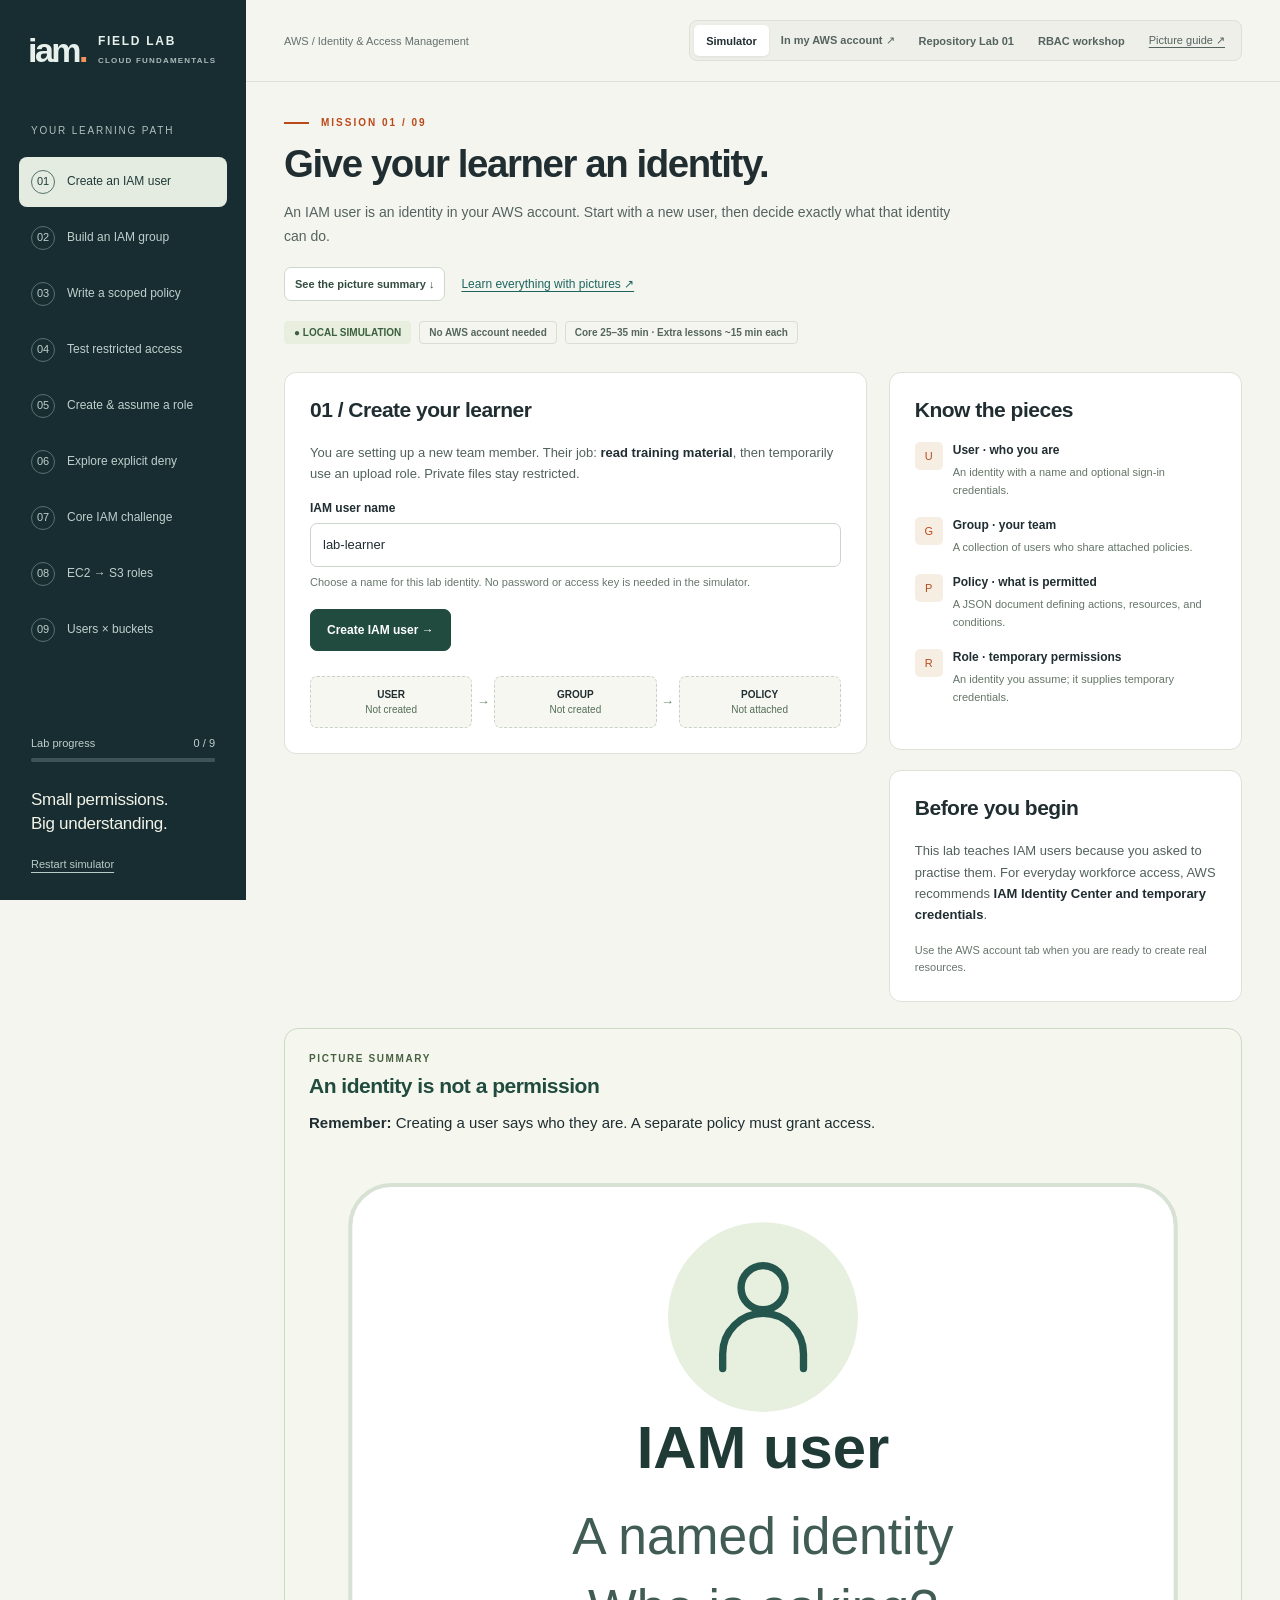
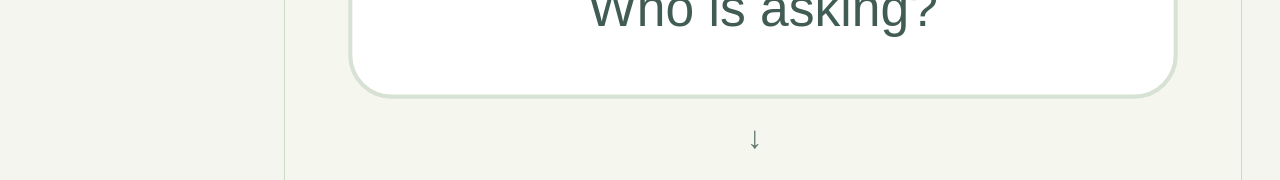
==== iam-lab/index.html @ ff45a0e8 "Add interactive AWS IAM lab" ====
<!doctype html>
<html lang="en">
<head>
  <meta charset="utf-8">
  <meta name="viewport" content="width=device-width, initial-scale=1">
  <meta name="color-scheme" content="light">
  <title>IAM Field Lab — Learn by doing</title>
  <link rel="stylesheet" href="styles.css">
  <script src="iam-engine.js" defer></script>
  <script src="visual-summaries.js" defer></script>
  <script src="ec2-lesson.js" defer></script>
  <script src="matrix-lesson.js" defer></script>
  <script src="aws-guide.js" defer></script>
  <script src="repo-engine.js" defer></script>
  <script src="repo-aws.js" defer></script>
  <script src="repo-lesson.js" defer></script>
  <script src="rbac-engine.js" defer></script>
  <script src="rbac-aws.js" defer></script>
  <script src="rbac-lesson.js" defer></script>
  <script src="app.js" defer></script>
</head>
<body>
  <a class="skip-link" href="#main">Skip to lab</a>
  <div class="app-shell">
    <aside class="sidebar">
      <a class="brand" href="index.html" aria-label="IAM Field Lab home"><span class="brand-mark">iam<span>.</span></span><span>FIELD LAB<br><small>CLOUD FUNDAMENTALS</small></span></a>
      <p class="sidebar-label">YOUR LEARNING PATH</p>
      <nav id="mission-nav" aria-label="Lab missions"></nav>
      <div class="sidebar-bottom">
        <div class="progress-caption"><span>Lab progress</span><span id="progress-label">0 / 9</span></div>
        <progress id="progress" max="9" value="0" aria-label="Completed missions"></progress>
        <p>Small permissions.<br>Big understanding.</p>
        <button id="restart" class="quiet-button" type="button">Restart simulator</button>
      </div>
    </aside>
    <div class="workspace">
      <header class="topbar">
        <span class="breadcrumb">AWS / Identity &amp; Access Management</span>
        <div class="mode-switch" role="group" aria-label="Practice mode">
          <button id="simulator-mode" type="button" aria-pressed="true">Simulator</button>
          <button id="aws-mode" type="button" aria-pressed="false">In my AWS account ↗</button>
          <button id="repo-mode" type="button" aria-pressed="false">Repository Lab 01</button>
          <button id="rbac-mode" type="button" aria-pressed="false">RBAC workshop</button>
          <a href="VISUAL-GUIDE.html" target="_blank" rel="noopener">Picture guide ↗</a>
        </div>
      </header>
      <main id="main" tabindex="-1"></main>
      <footer>
        <span>Independent learning lab · AWS documentation checked October 2026</span>
        <a href="README.md" target="_blank" rel="noopener">Lab notes &amp; sources ↗</a>
      </footer>
    </div>
  </div>
  <div id="announcement" class="sr-only" role="status" aria-live="polite"></div>
  <div id="toast" class="toast" role="status" hidden></div>
  <dialog id="reset-dialog">
    <h2>Start a fresh simulator?</h2>
    <p>This clears all simulator progress, including the repository and RBAC tracks. AWS settings and the original/repository checklists are kept. RBAC confirmations reset because its assignments reset.</p>
    <div class="button-row"><button id="cancel-reset" type="button" class="secondary">Keep my progress</button><button id="confirm-reset" type="button" class="primary">Restart simulator</button></div>
  </dialog>
  <noscript>This interactive lab needs JavaScript. Enable it, then reload this page. The AWS walkthrough is also available in AWS-WALKTHROUGH.md.</noscript>
</body>
</html>
---- iam-lab/styles.css ----
:root { font-family: Inter, ui-sans-serif, -apple-system, BlinkMacSystemFont, "Segoe UI", sans-serif; color: #202d31; background: #f5f5ef; font-synthesis: none; --accent: #b94919; --ink: #202d31; --muted: #63716f; --line: #dce1d9; --green: #176244; }
* { box-sizing: border-box; }
body { margin: 0; }
button, input, select, textarea { font: inherit; }
button, a, input, select, textarea, summary { -webkit-tap-highlight-color: transparent; }
button, summary { cursor: pointer; }
button { font-weight: 600; }
button:disabled { cursor: not-allowed; opacity: .48; }
a { color: #1d6660; text-underline-offset: 3px; }
button:focus-visible, a:focus-visible, summary:focus-visible, input:focus-visible, select:focus-visible, textarea:focus-visible { outline: 3px solid #cb591f; outline-offset: 4px; }
h1, h2, h3, p { margin-top: 0; }
h1 { font-size: clamp(30px, 3vw, 43px); line-height: 1.13; font-weight: 650; letter-spacing: -1.4px; margin-bottom: 16px; }
h2 { font-size: 21px; letter-spacing: -.5px; margin-bottom: 14px; }
h3 { font-size: 16px; line-height: 1.4; margin-bottom: 10px; }
p, li { line-height: 1.65; }
p { margin-bottom: 16px; }
small { font-size: 12px; }
code, pre, textarea.code-editor { font-family: "SFMono-Regular", Consolas, "Liberation Mono", monospace; }
code { font-size: .9em; overflow-wrap: anywhere; }
p code, li code, td code, label code { background: #edf0e9; border-radius: 4px; padding: 2px 5px; }
pre { margin: 0; padding: 20px; font-size: 12px; line-height: 1.65; overflow: auto; background: #172b31; color: #d9ece3; border-radius: 10px; max-height: 400px; tab-size: 2; }
.app-shell { display: grid; grid-template-columns: 246px minmax(0, 1fr); min-height: 100vh; }
.sidebar { background: #182d32; color: #e7f0eb; padding: 32px 19px 28px; display: flex; flex-direction: column; height: 100vh; position: sticky; top: 0; overflow-y: auto; }
.brand { display: flex; align-items: center; gap: 12px; color: inherit; text-decoration: none; margin: 0 9px 55px; font-size: 12px; font-weight: 650; line-height: 1.5; letter-spacing: 1.7px; }
.brand small { font-size: 8px; color: #a8bbb8; letter-spacing: 1.2px; }
.brand-mark { font-size: 34px; letter-spacing: -2.5px; line-height: 1; }
.brand-mark span { color: #f2955c; }
.sidebar-label { font-size: 10px; letter-spacing: 1.8px; color: #adc1bc; margin: 0 12px 17px; }
#mission-nav { display: grid; gap: 6px; }
.nav-mission { width: 100%; border: 0; text-align: left; color: #bfd0cc; background: transparent; padding: 13px 12px; border-radius: 8px; display: flex; align-items: center; gap: 12px; font-size: 12px; font-weight: 500; line-height: 1.4; }
.nav-mission:hover { background: #253c40; }
.nav-mission[aria-current="step"] { background: #e4ece2; color: #203a37; }
.nav-number { flex: 0 0 24px; font-size: 11px; border: 1px solid #58716e; border-radius: 50%; height: 24px; display: grid; place-items: center; }
.nav-mission.done .nav-number { background: #b3d3b9; border-color: #b3d3b9; color: #18352c; }
.sidebar-bottom { margin: auto 12px 0; padding-top: 46px; }
.progress-caption { display: flex; justify-content: space-between; font-size: 11px; color: #bfd0cc; margin-bottom: 9px; }
progress { width: 100%; border: none; height: 4px; appearance: none; display: block; color: #afd3b5; background: #3c5357; border-radius: 2px; }
progress::-webkit-progress-bar { background: #3c5357; border-radius: 2px; }
progress::-webkit-progress-value { background: #afd3b5; border-radius: 2px; }
progress::-moz-progress-bar { background: #afd3b5; border-radius: 2px; }
.sidebar-bottom p { font-size: 17px; color: #f2f3e7; line-height: 1.4; margin: 26px 0 18px; letter-spacing: -.3px; }
.quiet-button { color: #b8ccc7; border: 0; padding: 0; background: none; font-size: 11px; font-weight: 400; text-decoration: underline; text-underline-offset: 4px; }
.workspace { min-width: 0; }
.topbar { min-height: 82px; padding: 20px 38px; display: flex; align-items: center; justify-content: space-between; gap: 20px; border-bottom: 1px solid var(--line); }
.breadcrumb { color: var(--muted); font-size: 11px; }
.mode-switch { padding: 4px; border: 1px solid #dce0d7; border-radius: 8px; display: flex; background: #eeefe8; flex-shrink: 0; }
.mode-switch button, .mode-switch a { border: 0; color: #54635f; border-radius: 5px; padding: 9px 12px; background: none; font-size: 11px; }
.mode-switch a { align-self: center; }
.mode-switch button[aria-pressed="true"] { color: var(--ink); background: #fff; box-shadow: 0 1px 3px #182d3214; }
.mode-switch { flex-wrap: wrap; max-width: 100%; }
.repo-progress-row { display: flex; gap: 20px; align-items: center; margin: 25px 0 18px; font-size: 12px; color: #4d6556; }
.repo-progress-row progress { max-width: 230px; background: #dce5d9; }
.repo-step-nav { display: flex; flex-wrap: wrap; gap: 8px; margin: 18px 0; }
.rbac-flow { display: flex; align-items: center; flex-wrap: wrap; gap: 15px; margin: 24px 0; font-size: 12px; }
.rbac-flow > span:not([aria-hidden]) { background: #edf2e8; border: 1px solid var(--line); border-radius: 8px; padding: 14px; line-height: 1.8; }
.rbac-roles { display: grid; grid-template-columns: repeat(3, minmax(0, 1fr)); gap: 15px; }
.rbac-role-card { min-width: 0; border: 1px solid var(--line); border-radius: 8px; padding: 16px; }
.rbac-role-card p { font-size: 12px; }
.rbac-role-card pre { margin-top: 12px; font-size: 10px; padding: 12px; }
.rbac-policy-controls { margin-top: 22px; }
.rbac-scenarios [aria-pressed="true"] { border-color: var(--green); background: #e5eedf; }
.rbac-config { display: grid; grid-template-columns: repeat(3, minmax(0, 1fr)); gap: 14px; }
.repo-step-nav [aria-current="step"], .repo-mode-row [aria-pressed="true"] { background: #214b3e; color: #fff; border-color: #214b3e; }
.repo-mode-row { display: flex; flex-wrap: wrap; gap: 8px; margin: 20px 0; }
.repo-config { display: grid; grid-template-columns: repeat(2, minmax(0, 1fr)); gap: 16px; }
.repo-config .form-field:last-child { grid-column: 1 / -1; }
.repo-setup, .repo-preflight, .repo-cleanup, .repo-interview { margin: 20px 0; }
.repo-setup summary, .repo-preflight summary, .repo-cleanup summary, .repo-interview summary { font-size: 15px; }
.repo-setup summary + p { margin-top: 18px; }
.repo-preflight ul, .repo-cleanup ol { font-size: 12px; padding-left: 20px; }
.repo-preflight li, .repo-cleanup li { margin: 10px 0; }
.repo-interview p { font-size: 12px; margin-top: 15px; }
.visual-shortcut { display: flex; flex-wrap: wrap; align-items: center; gap: 16px; margin: 18px 0; font-size: 12px; }
.visual-summary { background: #f5f7ef; border: 1px solid #cbdac4; border-radius: 14px; padding: 24px; margin: 26px 0; scroll-margin-top: 24px; }
.visual-summary-heading .label-kicker { display: block; color: #486140; margin-bottom: 10px; }
.visual-summary-heading h2, .visual-summary-heading h3 { color: #214b3e; margin-bottom: 12px; }
.visual-takeaway { font-size: 15px; line-height: 1.7; max-width: 880px; }
.visual-summary figure { margin: 14px 0 0; }
.visual-summary picture, .visual-summary img { display: block; width: 100%; }
.visual-summary img { height: auto; }
.visual-summary figcaption, .visual-overview-art figcaption { font-size: 12px; color: #536553; line-height: 1.6; margin-top: 12px; }
.visual-summary-links { display: flex; align-items: baseline; justify-content: space-between; flex-wrap: wrap; gap: 16px; font-size: 12px; margin-top: 16px; }
.visual-summary-links > details { flex: 1; min-width: 190px; }
.visual-summary-links summary { font-size: 12px; }
.visual-summary-links ol { padding-left: 20px; max-width: 680px; }
.visual-summary-links li { margin: 9px 0; }
.visual-summary-compact { padding: 18px; margin: 24px 0 10px; }
.visual-summary-compact h3 { font-size: 20px; }
.visual-summary-compact .visual-takeaway { font-size: 14px; }
.visual-summary:focus-visible { outline: 3px solid #cb591f; outline-offset: 3px; }
.visual-overview-art { margin: 24px 0; }
.visual-overview-art img { display: block; width: 100%; height: auto; border-radius: 14px; border: 1px solid var(--line); }
.picture-guide { max-width: 1120px; padding: 32px 28px; margin: auto; }
.picture-guide header { margin: 20px 0; }
.picture-guide .guide-home { display: inline-block; font-size: 13px; margin-bottom: 26px; }
.picture-guide-controls { background: #fff; border: 1px solid var(--line); padding: 20px; border-radius: 12px; }
.picture-guide-controls label { font-size: 14px; }
.picture-guide-controls .button-row { justify-content: space-between; }
.picture-guide-note { font-size: 13px; color: #536553; margin-top: 24px; }
main { padding: 35px 38px 24px; max-width: 1380px; margin: 0 auto; }
.eyebrow { font-size: 10px; font-weight: 700; letter-spacing: 2px; color: var(--accent); margin-bottom: 14px; display: flex; align-items: center; gap: 12px; }
.eyebrow::before { content: ""; width: 25px; height: 2px; background: currentColor; }
.intro { max-width: 690px; color: #54635f; font-size: 14px; line-height: 1.7; }
.intro strong { color: var(--ink); font-weight: 600; }
.meta-row { display: flex; flex-wrap: wrap; gap: 8px; margin: 20px 0 28px; }
.chip { display: inline-flex; align-items: center; gap: 6px; border: 1px solid #d9ded3; border-radius: 4px; padding: 5px 9px; color: #55665e; font-size: 10px; font-weight: 600; }
.chip.live { background: #e8efdf; border-color: #e8efdf; color: #3a603e; }
.lab-grid { display: grid; grid-template-columns: minmax(0, 1.65fr) minmax(250px, 1fr); align-items: start; gap: 22px; }
.panel { background: #fff; border: 1px solid var(--line); border-radius: 12px; padding: 25px; min-width: 0; }
.panel + .panel { margin-top: 20px; }
.panel-title { display: flex; justify-content: space-between; align-items: center; gap: 12px; margin-bottom: 20px; }
.panel-title h2, .panel-title h3 { margin: 0; }
.panel-title span { font-size: 10px; color: var(--muted); }
.label-kicker { font-size: 10px; color: var(--muted); font-weight: 600; letter-spacing: 1.6px; margin-bottom: 12px; }
.lesson-copy { font-size: 13px; color: #52615b; }
.lesson-copy strong { color: var(--ink); }
.form-field { margin-bottom: 18px; }
label, legend { display: block; font-size: 12px; font-weight: 600; margin-bottom: 8px; }
input[type="text"], select { padding: 12px; width: 100%; border: 1px solid #ccd5cc; border-radius: 7px; color: var(--ink); background: #fff; min-height: 44px; font-size: 13px; }
input[readonly] { background: #f5f6f1; color: #63716b; }
.help { font-size: 11px; color: #67766c; line-height: 1.55; margin: 7px 0 0; }
.button-row { display: flex; gap: 10px; flex-wrap: wrap; align-items: center; margin-top: 20px; }
.primary, .secondary, .text-button { border-radius: 7px; padding: 12px 16px; font-size: 12px; min-height: 42px; }
.primary { background: #214b3e; color: #fff; border: 1px solid #214b3e; }
.primary:hover { background: #153d30; }
.secondary { background: #fff; color: #334c40; border: 1px solid #cdd7cd; }
.secondary:hover { background: #edf2e9; }
.text-button { border: 0; background: transparent; color: #315b45; padding-left: 0; text-decoration: underline; text-underline-offset: 3px; }
.small-button { padding: 8px 10px; min-height: 34px; font-size: 11px; }
.callout { border-left: 3px solid #dda261; background: #f6f1e4; padding: 14px 16px; font-size: 12px; line-height: 1.7; border-radius: 0 7px 7px 0; margin: 20px 0; }
.callout.success { border-color: #52946c; background: #edf5ee; }
.callout.error { border-color: #b75444; background: #fcf0ed; }
.callout p:last-child { margin: 0; }
.identity-map { display: grid; grid-template-columns: 1fr 22px 1fr 22px 1fr; align-items: center; margin: 25px 0 0; }
.map-node { padding: 12px 5px; border-radius: 7px; border: 1px dashed #c8d2c8; background: #f6f7f1; text-align: center; min-width: 0; }
.map-node.active { background: #edf4e7; border-style: solid; border-color: #c0d3b7; }
.map-node b { display: block; font-size: 10px; margin-bottom: 4px; }
.map-node span { font-size: 10px; color: #546e57; display: block; overflow-wrap: anywhere; }
.map-arrow { text-align: center; color: #6f8970; font-size: 13px; }
.concept-item { display: grid; grid-template-columns: 28px 1fr; gap: 10px; margin: 18px 0; }
.concept-number { font-size: 11px; color: var(--accent); background: #f6eee3; border-radius: 5px; height: 28px; display: grid; place-items: center; }
.concept-item h3 { font-size: 12px; margin: 0 0 4px; }
.concept-item p { font-size: 11px; line-height: 1.65; color: #657568; margin: 0; }
.check-label { display: flex; align-items: flex-start; gap: 10px; font-size: 12px; line-height: 1.6; font-weight: 400; padding: 12px; border: 1px solid #d8e0d5; border-radius: 7px; margin-bottom: 10px; }
.check-label input { margin: 3px 0 0; flex: 0 0 auto; accent-color: #2d674b; height: 15px; width: 15px; }
.check-label:has(input:checked) { background: #f0f6ec; border-color: #b8cdb0; }
.code-editor { display: block; resize: vertical; border: 1px solid #3c575e; border-radius: 8px; width: 100%; min-height: 295px; padding: 17px; background: #172b31; color: #def1e6; font-size: 12px; line-height: 1.65; tab-size: 2; }
.policy-anatomy { display: grid; grid-template-columns: 85px 1fr; gap: 10px; font-size: 11px; margin: 16px 0; line-height: 1.7; }
.policy-anatomy dt { font-family: monospace; color: #204c3c; }
.policy-anatomy dd { margin: 0; color: #677269; }
.result { margin-top: 20px; border: 1px solid #cfdcce; border-radius: 9px; padding: 20px; background: #f2f7ef; }
.result.denied { background: #faf1eb; border-color: #e4cdbd; }
.result h3 { font-size: 19px; margin: 0 0 8px; }
.result p { font-size: 12px; margin-bottom: 10px; }
.trace { padding: 0; margin: 15px 0 0; list-style: none; border-top: 1px solid #d9dfd3; }
.trace li { padding-top: 9px; font-size: 11px; color: #586651; overflow-wrap: anywhere; }
.trace strong { font-weight: 600; color: #2c4936; }
.request-grid { display: grid; grid-template-columns: 1fr 1fr; gap: 14px; }
.request-grid .wide { grid-column: 1 / -1; }
.request-grid .form-field { margin-bottom: 0; }
.preset-list { display: flex; flex-wrap: wrap; gap: 6px; margin: 15px 0; }
.preset { background: #f2f4ed; color: #52684f; border: 1px solid #dce4d6; font-size: 10px; padding: 7px 9px; border-radius: 5px; }
.checklist { list-style: none; padding: 0; margin: 18px 0 0; }
.checklist li { display: flex; gap: 9px; font-size: 12px; margin: 11px 0; line-height: 1.6; }
.check-symbol { color: #2e694b; font-weight: 650; }
.next-row { margin: 25px 0 0; display: flex; align-items: center; gap: 16px; justify-content: space-between; }
.next-row p { font-size: 11px; color: #677369; margin: 0; }
.next-row .primary { flex-shrink: 0; }
details { margin-top: 16px; font-size: 12px; }
summary { line-height: 1.6; font-weight: 600; color: #355345; padding: 5px 0; }
details > p { font-size: 12px; margin: 10px 0; }
details pre { margin-top: 12px; }
.limits { font-size: 10px; color: #6f796c; margin-top: 25px; line-height: 1.65; }
.session-tag { display: inline-block; font-size: 11px; border-radius: 5px; padding: 6px 10px; background: #e5eedf; color: #3c623a; }
.ec2-flow { display: grid; grid-template-columns: repeat(3, minmax(0, 1fr)); gap: 10px; margin: 20px 0; }
.ec2-flow .map-node { padding: 14px 8px; }
.ec2-flow .map-node b { font-size: 11px; }
.ec2-flow .map-node span { line-height: 1.6; }
.ec2-step { padding: 18px 0; border-bottom: 1px solid var(--line); }
.ec2-step:first-child { padding-top: 0; }
.ec2-step:last-child { border-bottom: 0; padding-bottom: 0; }
.ec2-step h3 { font-size: 13px; }
.ec2-step .form-field, .ec2-step .check-label { margin-bottom: 0; }
.ec2-step .help { margin-bottom: 10px; }
.ec2-terms { margin-bottom: 22px; }
.ec2-terms table { margin: 0; }
.ec2-terms td:first-child { min-width: 90px; font-weight: 600; }
.ec2-steps { padding-left: 18px; font-size: 12px; }
.ec2-steps li { margin-bottom: 12px; }
.ec2-principal { font-size: 11px; overflow-wrap: anywhere; }
.aws-extension { margin: 20px 0; }
.aws-extension .command-note { margin-top: 15px; }
.matrix-recipes { margin: 16px 0; }
.access-matrix { table-layout: fixed; min-width: 460px; }
.access-matrix caption { text-align: left; font-size: 11px; color: var(--muted); padding: 10px 0; }
.access-matrix th, .access-matrix td { padding: 12px 6px; }
.matrix-bucket-name { display: block; font-size: 10px; font-weight: 400; letter-spacing: 0; text-transform: none; overflow-wrap: anywhere; margin-top: 5px; }
.matrix-cell { width: 100%; padding: 12px 6px; border: 1px solid var(--line); background: #fafbf7; border-radius: 7px; text-align: left; font-size: 11px; min-height: 76px; }
.matrix-cell:hover { border-color: #738e74; background: #f0f5eb; }
.matrix-cell small { display: block; font-size: 9px; margin-top: 7px; color: #54635f; }
.matrix-decision { display: inline-block; font-weight: 650; font-size: 11px; }
.matrix-decision.allowed { color: #176244; }
.matrix-decision.implicitDeny { color: #8b541c; }
.matrix-decision.explicitDeny { color: #9f3528; }
.matrix-controls { display: grid; grid-template-columns: repeat(2, minmax(0, 1fr)); gap: 18px; }
.matrix-user-controls { border: 1px solid var(--line); border-radius: 9px; padding: 16px; margin: 0; min-width: 0; }
.matrix-user-controls legend { padding: 0 5px; font-size: 12px; }
.matrix-user-controls .check-label { font-size: 11px; padding: 10px; }
.matrix-grant { margin-top: 18px; }
.matrix-grant select { margin-bottom: 8px; font-size: 12px; }
.matrix-trace { border-top: 1px solid var(--line); padding: 10px 0; }
.matrix-trace summary { font-size: 12px; }
.matrix-aws-config { display: grid; grid-template-columns: repeat(3, minmax(0, 1fr)); gap: 14px; }
#aws-matrix-extension h3 { margin-top: 25px; }
#aws-matrix-extension > .check-label { margin: 20px 0; }
.quiz-question { border: 0; margin: 0 0 25px; padding: 0; }
.quiz-question legend { font-size: 13px; line-height: 1.6; margin-bottom: 10px; }
.quiz-question .check-label { font-size: 11px; padding: 9px 12px; }
.quiz-question .correct { border-color: #72a582; }
.quiz-question .incorrect { border-color: #b98071; }
.quiz-feedback { font-size: 12px; background: #f2f5ed; padding: 12px; border-radius: 6px; line-height: 1.7; }
.completion { background: #214b3e; color: #edf4e6; padding: 28px; border-radius: 12px; margin: 20px 0; }
.completion p { font-size: 13px; margin-bottom: 0; }
.completion h2 { font-size: 28px; }
.aws-intro { max-width: 830px; }
.aws-config { display: grid; grid-template-columns: 1fr 1.6fr; gap: 18px; }
.aws-step { padding: 22px 24px; }
.aws-step summary { font-size: 16px; padding: 0; }
.aws-step summary small { font-size: 10px; color: #687766; font-weight: 400; margin-left: 8px; }
.aws-step ol { padding-left: 20px; font-size: 13px; line-height: 1.7; }
.aws-step ol li { margin: 10px 0; }
.aws-step .complete-step { margin: 20px 0 0; }
.aws-step .check-label { margin-bottom: 0; }
.aws-step p { font-size: 12px; }
.code-block { margin: 15px 0; }
.code-block .panel-title { margin-bottom: 8px; }
.code-block h3 { font-size: 12px; }
.table-wrap { overflow-x: auto; }
table { border-collapse: collapse; width: 100%; margin: 18px 0; font-size: 12px; }
th, td { text-align: left; border-bottom: 1px solid var(--line); padding: 12px 10px; vertical-align: top; line-height: 1.6; }
th { color: #566851; font-size: 10px; text-transform: uppercase; letter-spacing: .7px; }
.aws-notes { display: flex; align-items: center; justify-content: space-between; flex-wrap: wrap; gap: 10px; margin: 20px 0; }
.aws-notes p { font-size: 11px; margin: 0; color: #61705e; }
.source-list { padding-left: 20px; font-size: 12px; }
.source-list li { margin: 7px 0; }
footer { display: flex; align-items: center; justify-content: space-between; gap: 15px; padding: 20px 38px; font-size: 10px; color: #6a7768; }
footer a { flex-shrink: 0; }
.toast { position: fixed; bottom: 24px; left: 50%; transform: translateX(-50%); background: #203e33; color: #fff; padding: 12px 20px; border-radius: 7px; box-shadow: 0 5px 25px #203e3325; font-size: 12px; z-index: 10; max-width: 90vw; }
.sr-only { position: absolute; width: 1px; height: 1px; padding: 0; margin: -1px; overflow: hidden; clip: rect(0, 0, 0, 0); white-space: nowrap; border: 0; }
.skip-link { position: absolute; top: -70px; left: 16px; z-index: 100; padding: 12px; background: #fff; }
.skip-link:focus { top: 10px; }
dialog { border: 1px solid var(--line); border-radius: 12px; padding: 28px; max-width: 460px; width: calc(100% - 40px); }
dialog::backdrop { background: #12282999; }
dialog p { font-size: 13px; color: var(--muted); }
[hidden] { display: none !important; }
@media (min-width: 1500px) { main { padding-top: 48px; } .lab-grid { gap: 28px; } .panel { padding: 30px; } }
@media (max-width: 1100px) {
  .app-shell { grid-template-columns: 215px minmax(0, 1fr); }
  .topbar, footer { padding-left: 25px; padding-right: 25px; }
  main { padding-left: 25px; padding-right: 25px; }
  .lab-grid { grid-template-columns: minmax(0, 1fr); }
  .side-notes { display: grid; grid-template-columns: 1fr 1fr; gap: 20px; align-items: start; }
  .side-notes > .panel + .panel { margin-top: 0; }
  .breadcrumb { display: none; }
  .topbar { justify-content: flex-end; }
}
@media (max-width: 700px) {
  .app-shell { display: block; }
  .sidebar { position: static; height: auto; padding: 18px 18px 14px; }
  .brand { margin: 0 0 18px; }
  .brand-mark { font-size: 28px; }
  .sidebar-label, .sidebar-bottom { display: none; }
  #mission-nav { display: flex; gap: 5px; overflow-x: auto; padding-bottom: 4px; }
  .nav-mission { flex: 0 0 41px; width: 41px; padding: 8px; }
  .nav-mission .nav-name { display: none; }
  .topbar { min-height: 64px; padding: 12px 18px; justify-content: flex-start; }
  main { padding: 28px 18px 15px; }
  h1 { font-size: 33px; }
  .panel { padding: 20px; }
  .side-notes, .aws-config, .request-grid, .matrix-controls, .matrix-aws-config, .repo-config, .rbac-roles, .rbac-config { grid-template-columns: 1fr; }
  .repo-progress-row { flex-direction: column; align-items: flex-start; gap: 10px; }
  .request-grid .wide { grid-column: auto; }
  .next-row { align-items: flex-start; flex-direction: column; gap: 12px; }
  footer { padding: 20px 18px; flex-direction: column; align-items: flex-start; line-height: 1.6; }
  .mode-switch button { padding: 8px 10px; }
  .visual-summary, .visual-summary-compact { padding: 14px; }
  .visual-summary picture { max-width: 440px; margin: auto; }
  .visual-summary-links { align-items: flex-start; flex-direction: column; }
  .visual-summary-links > details { min-width: 0; }
  .visual-takeaway, .visual-summary-compact .visual-takeaway { font-size: 15px; }
  .picture-guide { padding: 24px 16px; }
  .aws-step { padding: 20px; }
  .aws-step summary { font-size: 14px; }
}
@media (prefers-reduced-motion: no-preference) { button { transition: background-color .15s, border-color .15s; } }
@media print {
  .sidebar, .topbar, footer, .button-row, .mode-switch, .toast, .complete-step, .next-row { display: none; }
  .app-shell, .workspace { display: block; }
  main { max-width: none; padding: 0; }
  body { background: #fff; }
  details { break-inside: avoid; }
  pre { white-space: pre-wrap; background: #f4f4f4; color: #111; max-height: none; }
}
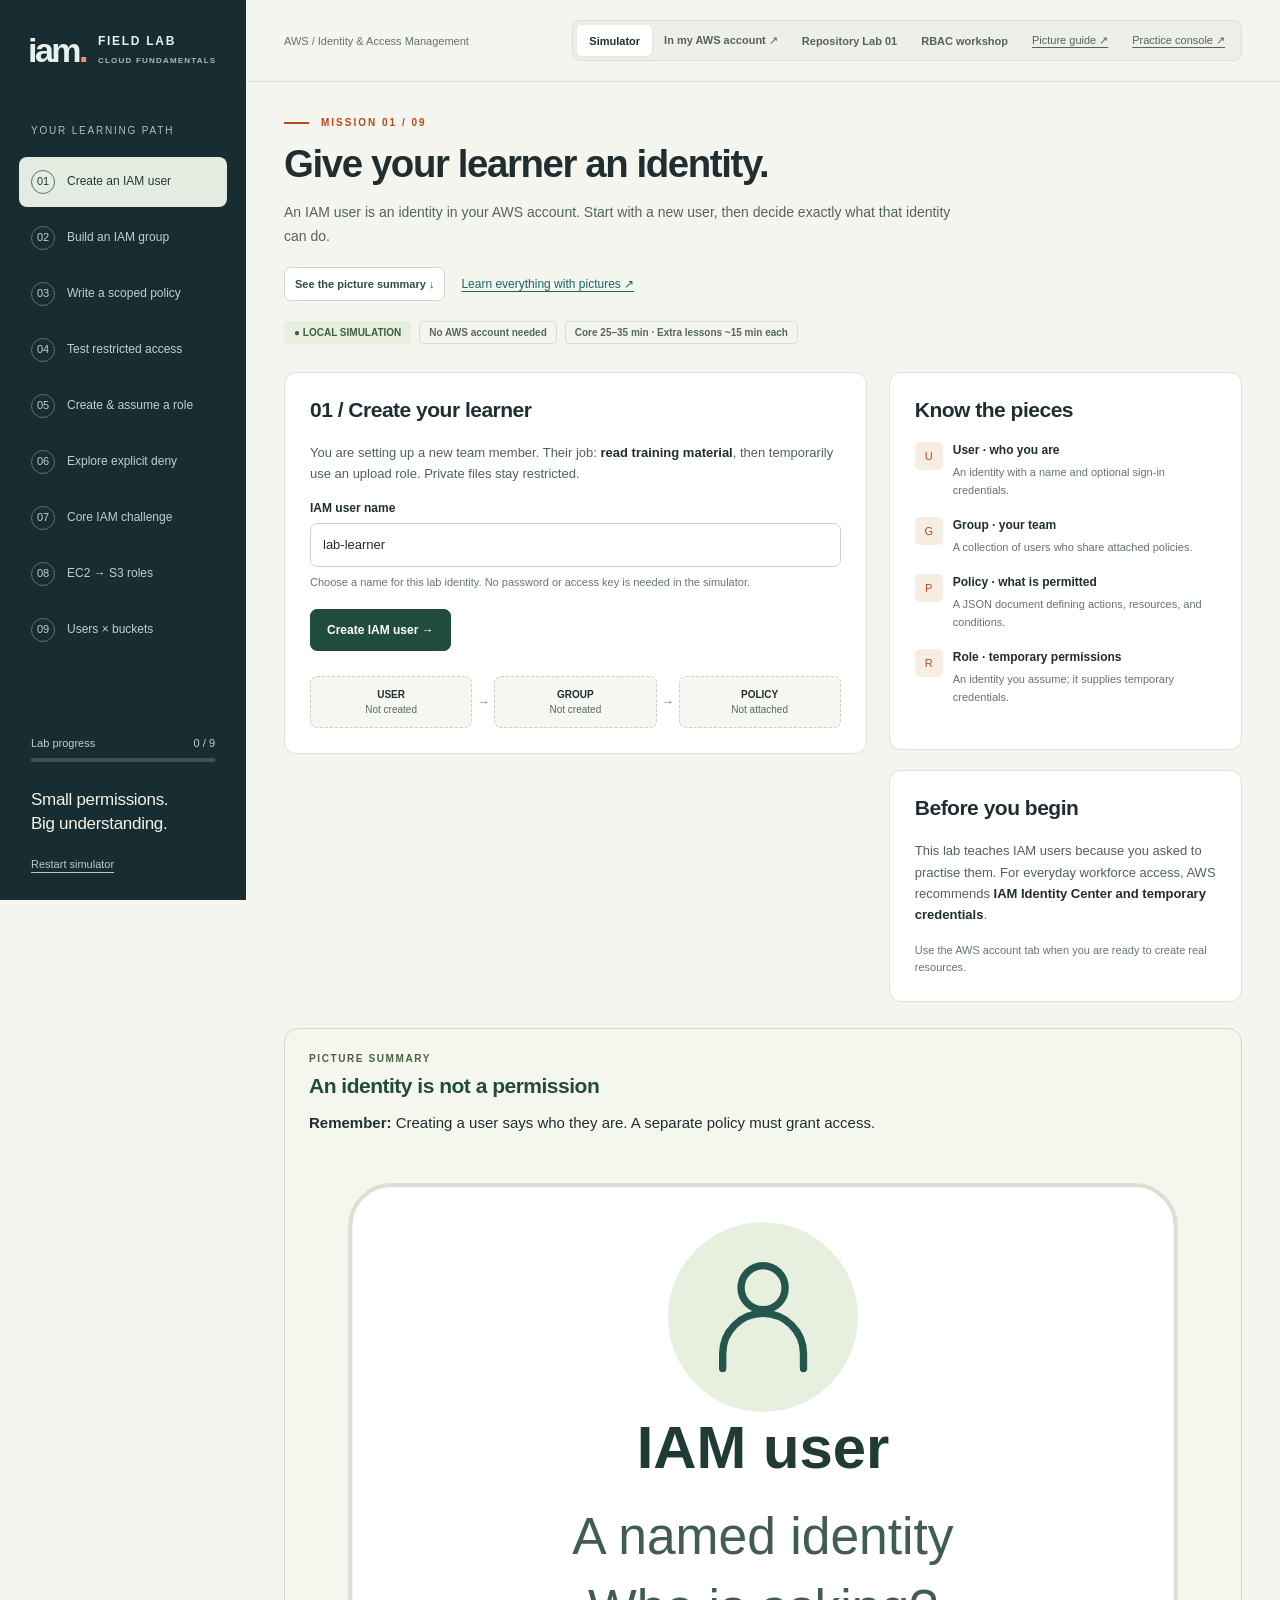
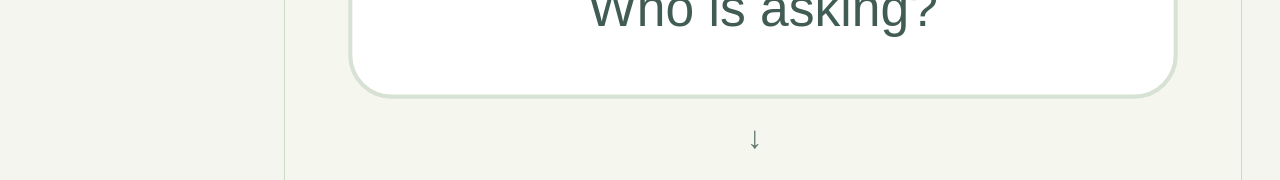
==== commit e7b11984: "Complete AWS-style IAM practice console" ====
--- a/iam-lab/index.html
+++ b/iam-lab/index.html
@@ -42,6 +42,7 @@
           <button id="repo-mode" type="button" aria-pressed="false">Repository Lab 01</button>
           <button id="rbac-mode" type="button" aria-pressed="false">RBAC workshop</button>
           <a href="VISUAL-GUIDE.html" target="_blank" rel="noopener">Picture guide ↗</a>
+          <a href="CONSOLE.html" target="_blank" rel="noopener">Practice console ↗</a>
         </div>
       </header>
       <main id="main" tabindex="-1"></main>
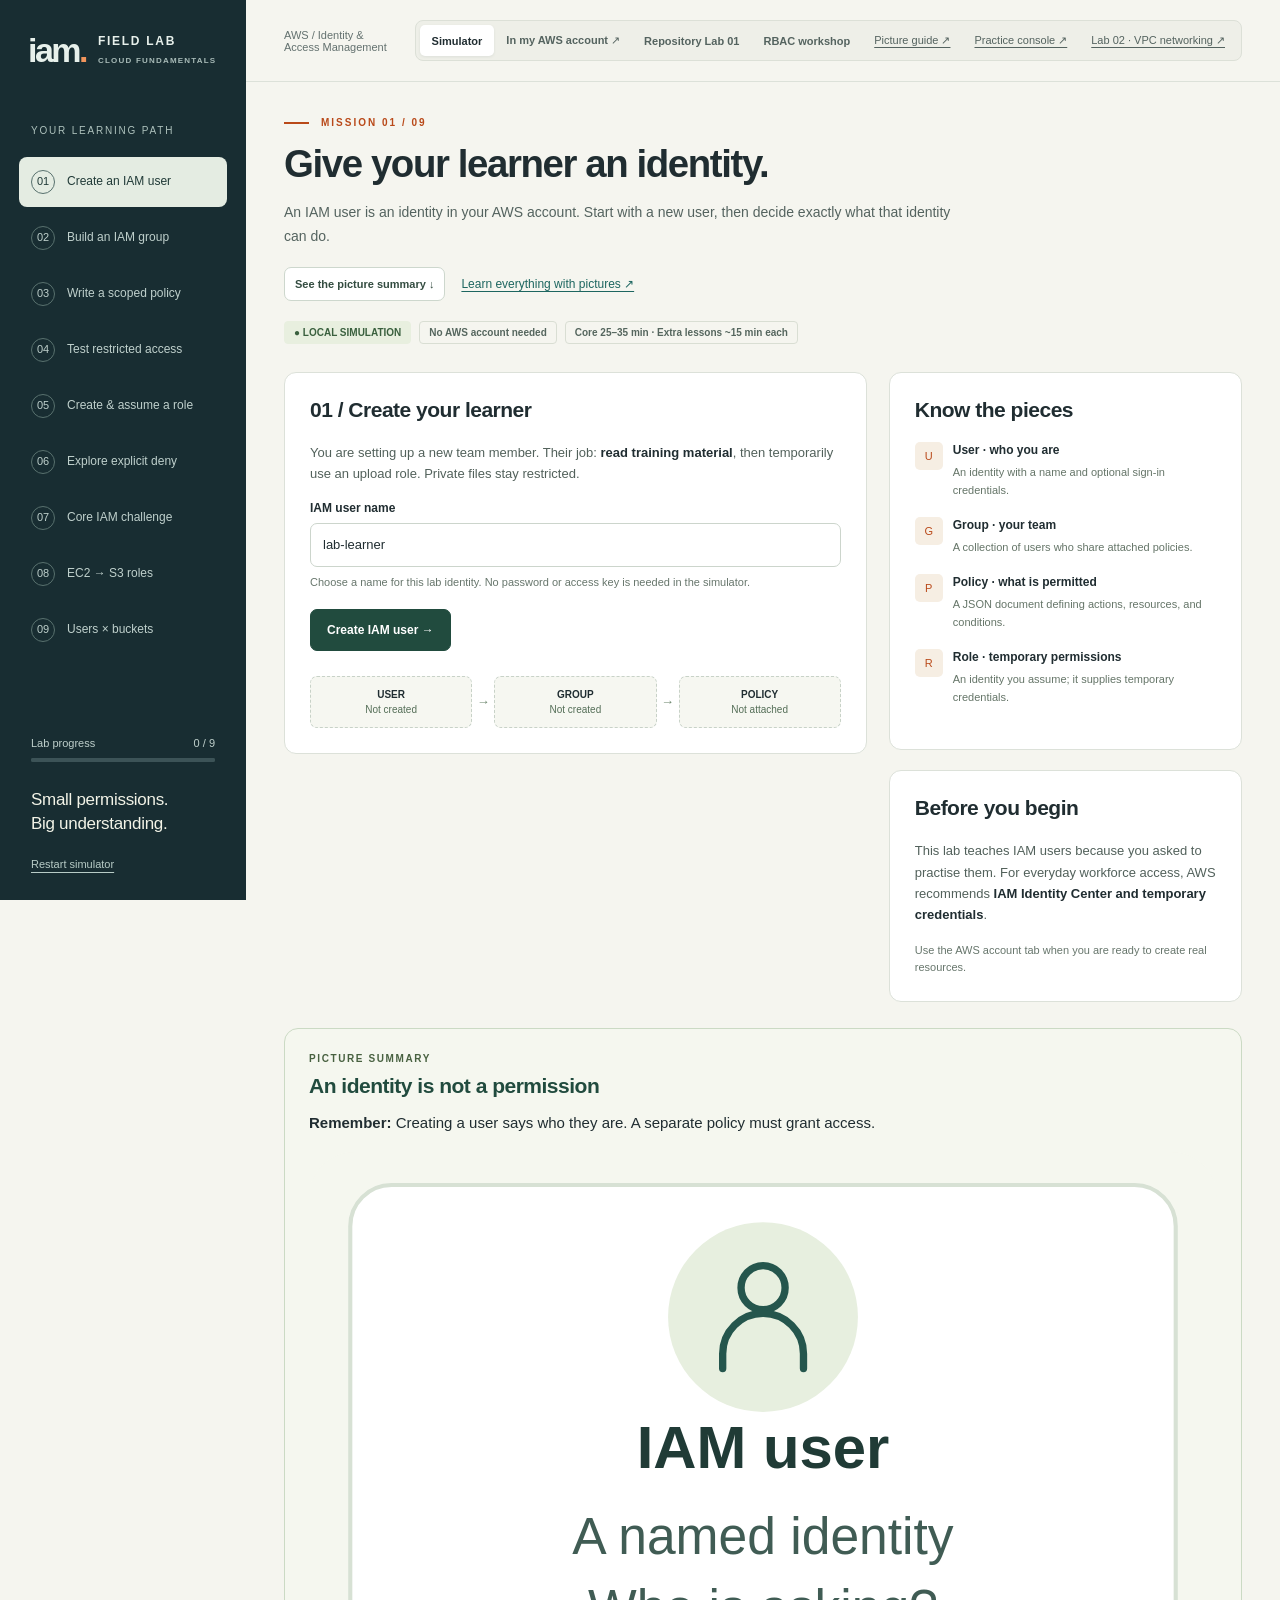
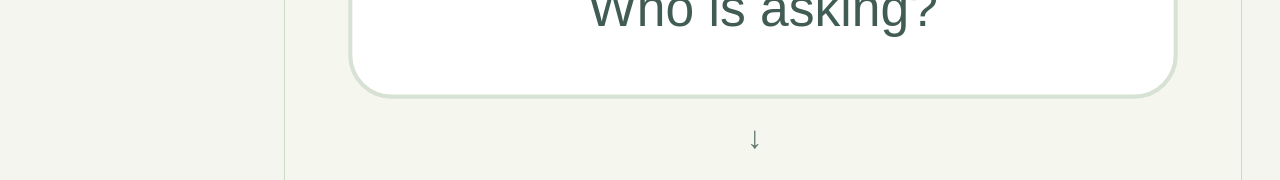
==== commit 00fd60f0: "Add visual policy editor, objectives, reset and editable role trust" ====
--- a/iam-lab/index.html
+++ b/iam-lab/index.html
@@ -43,6 +43,7 @@
           <button id="rbac-mode" type="button" aria-pressed="false">RBAC workshop</button>
           <a href="VISUAL-GUIDE.html" target="_blank" rel="noopener">Picture guide ↗</a>
           <a href="CONSOLE.html" target="_blank" rel="noopener">Practice console ↗</a>
+          <a href="../vpc-lab/index.html" target="_blank" rel="noopener">Lab 02 · VPC networking ↗</a>
         </div>
       </header>
       <main id="main" tabindex="-1"></main>
